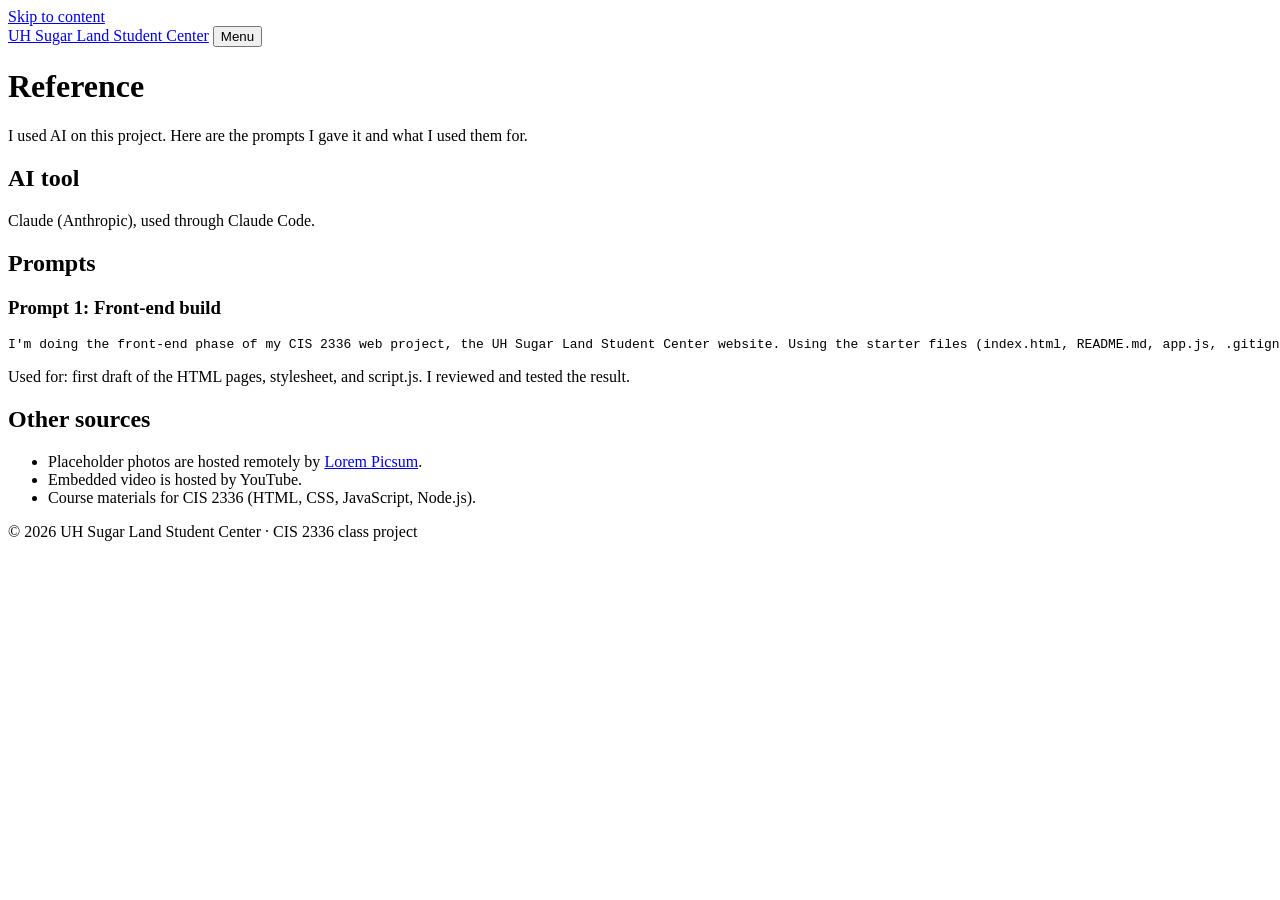
==== frontend/reference.html @ 2862d168 "Rename CIS2336-FA26-project-IndyChen/frontend/reference.html to frontend/reference.html" ====
<!DOCTYPE html>
<html lang="en">
<head>
  <meta charset="UTF-8">
  <meta name="viewport" content="width=device-width, initial-scale=1">
  <title>Reference | UH Sugar Land Student Center</title>
  <link rel="stylesheet" href="styles.css">
</head>
<body data-page="reference.html">
  <a class="skip-link" href="#main">Skip to content</a>

  <header class="site-header">
    <div class="header-inner">
      <a class="brand" href="index.html">UH <span>Sugar Land</span> Student Center</a>
      <button class="nav-toggle" id="nav-toggle" aria-expanded="false" aria-controls="nav-menu">Menu</button>
      <ul id="nav-menu"></ul>
    </div>
  </header>

  <main id="main">
    <h1>Reference</h1>
    <p class="lead">I used AI on this project. Here are the prompts I gave it and what I used them for.</p>

    <h2>AI tool</h2>
    <p>Claude (Anthropic), used through Claude Code.</p>

    <h2>Prompts</h2>

    <article class="prompt">
      <h3>Prompt 1: Front-end build</h3>
      <pre>I'm doing the front-end phase of my CIS 2336 web project, the UH Sugar Land Student Center website. Using the starter files (index.html, README.md, app.js, .gitignore) and the assignment description, build the front-end: a homepage with a dynamic navigation menu and a "Developer Contact" section with my name and UH email, an FAQ page with 5 collapsible items, a room booking form for 5 rooms with form validation, a reference page that displays my AI prompts, and images or remotely hosted video. Follow the project structure in the README.</pre>
      <p class="result">Used for: first draft of the HTML pages, stylesheet, and script.js. I reviewed and tested the result.</p>
    </article>

    <!-- Add any further prompts you use here, copying the structure above. -->

    <h2>Other sources</h2>
    <ul>
      <li>Placeholder photos are hosted remotely by <a href="https://picsum.photos" target="_blank" rel="noopener">Lorem Picsum</a>.</li>
      <li>Embedded video is hosted by YouTube.</li>
      <li>Course materials for CIS 2336 (HTML, CSS, JavaScript, Node.js).</li>
    </ul>
  </main>

  <footer>&copy; 2026 UH Sugar Land Student Center &middot; CIS 2336 class project</footer>
  <script src="script.js"></script>
</body>
</html>
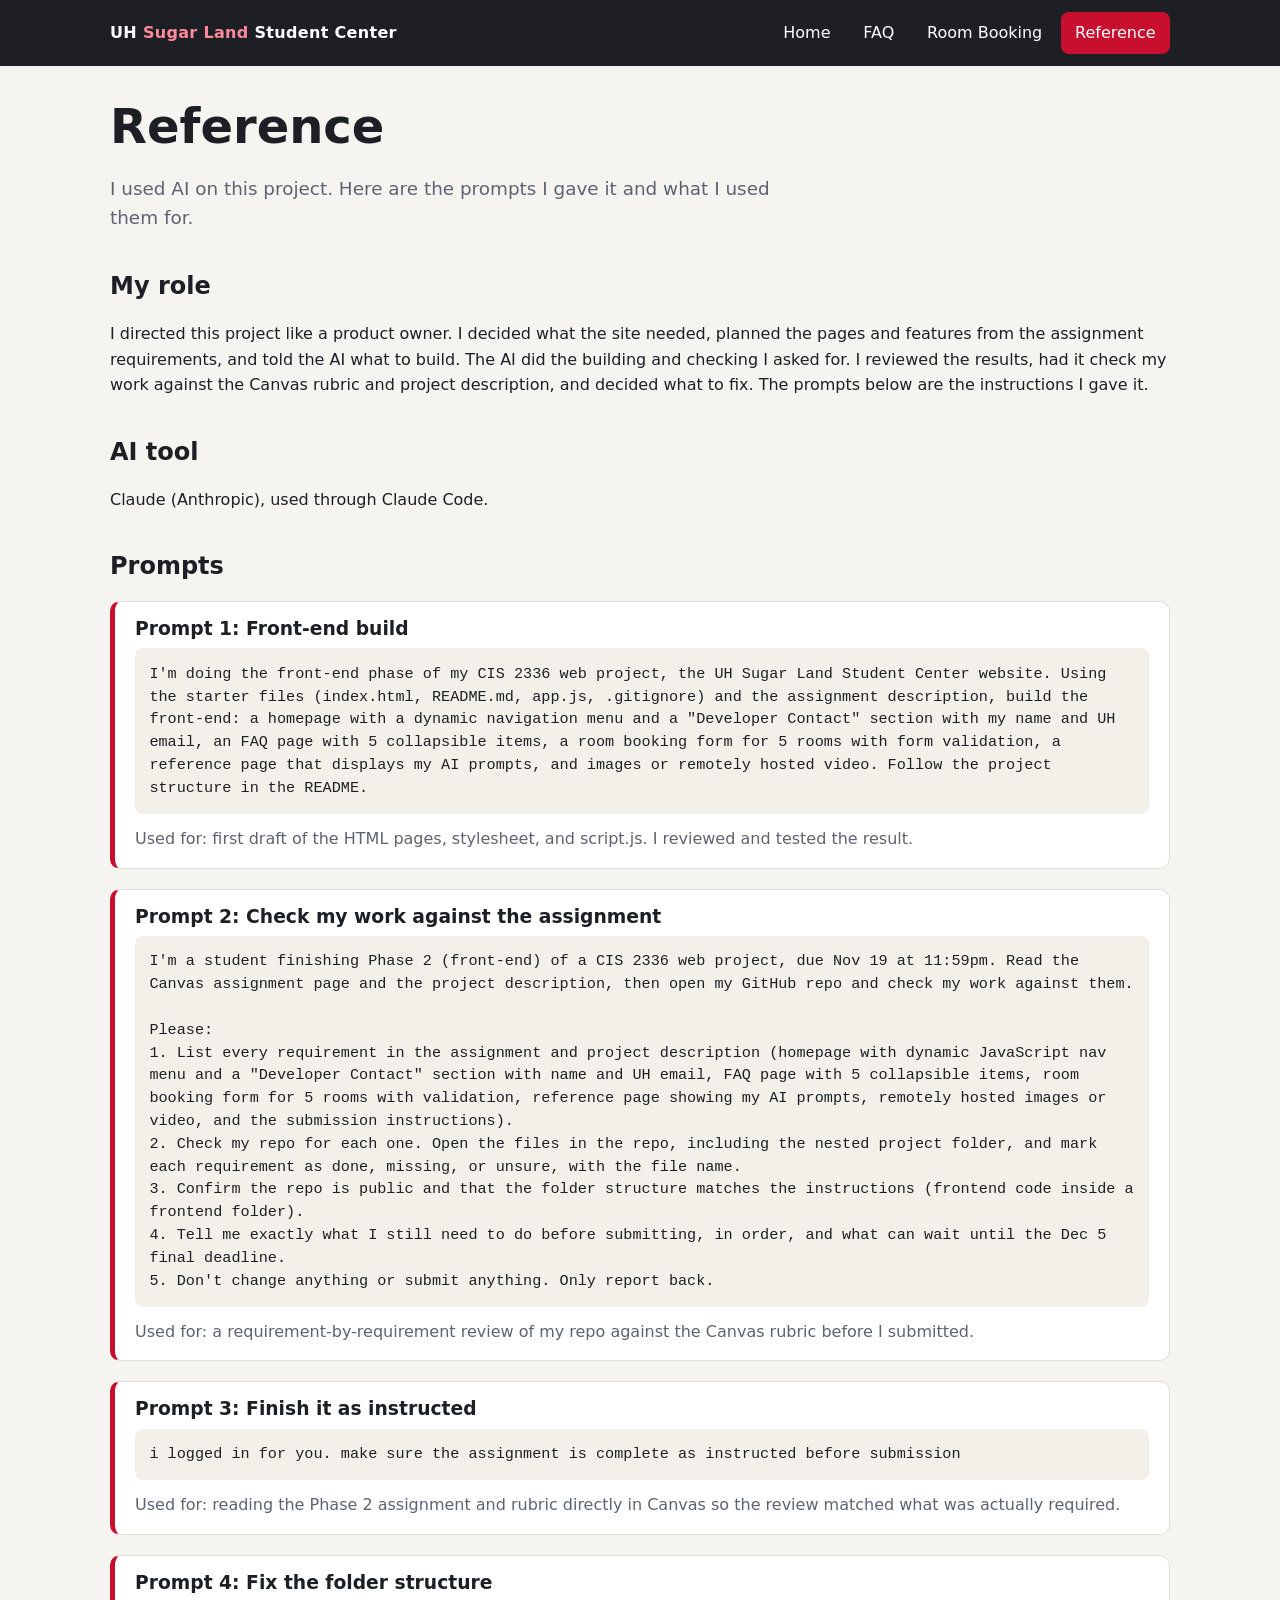
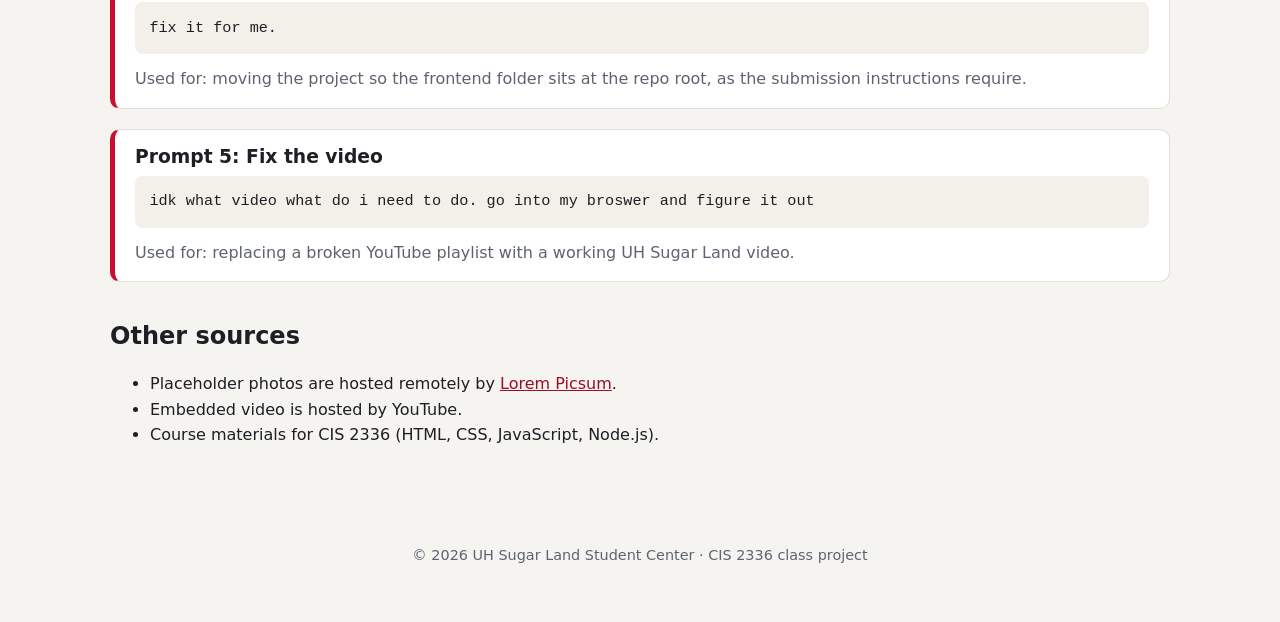
==== commit 81c0760e: "Update reference.html" ====
--- a/frontend/reference.html
+++ b/frontend/reference.html
@@ -21,7 +21,10 @@
     <h1>Reference</h1>
     <p class="lead">I used AI on this project. Here are the prompts I gave it and what I used them for.</p>
 
-    <h2>AI tool</h2>
+    <h2>My role</h2>
+<p>I directed this project like a product owner. I decided what the site needed, planned the pages and features from the assignment requirements, and told the AI what to build. The AI did the building and checking I asked for. I reviewed the results, had it check my work against the Canvas rubric and project description, and decided what to fix. The prompts below are the instructions I gave it.</p>
+
+<h2>AI tool</h2>
     <p>Claude (Anthropic), used through Claude Code.</p>
 
     <h2>Prompts</h2>
@@ -32,9 +35,38 @@
       <p class="result">Used for: first draft of the HTML pages, stylesheet, and script.js. I reviewed and tested the result.</p>
     </article>
 
-    <!-- Add any further prompts you use here, copying the structure above. -->
+    <article class="prompt">
+<h3>Prompt 2: Check my work against the assignment</h3>
+<pre>I'm a student finishing Phase 2 (front-end) of a CIS 2336 web project, due Nov 19 at 11:59pm. Read the Canvas assignment page and the project description, then open my GitHub repo and check my work against them.
 
-    <h2>Other sources</h2>
+Please:
+1. List every requirement in the assignment and project description (homepage with dynamic JavaScript nav menu and a "Developer Contact" section with name and UH email, FAQ page with 5 collapsible items, room booking form for 5 rooms with validation, reference page showing my AI prompts, remotely hosted images or video, and the submission instructions).
+2. Check my repo for each one. Open the files in the repo, including the nested project folder, and mark each requirement as done, missing, or unsure, with the file name.
+3. Confirm the repo is public and that the folder structure matches the instructions (frontend code inside a frontend folder).
+4. Tell me exactly what I still need to do before submitting, in order, and what can wait until the Dec 5 final deadline.
+5. Don't change anything or submit anything. Only report back.</pre>
+<p class="result">Used for: a requirement-by-requirement review of my repo against the Canvas rubric before I submitted.</p>
+</article>
+
+<article class="prompt">
+<h3>Prompt 3: Finish it as instructed</h3>
+<pre>i logged in for you. make sure the assignment is complete as instructed before submission</pre>
+<p class="result">Used for: reading the Phase 2 assignment and rubric directly in Canvas so the review matched what was actually required.</p>
+</article>
+
+<article class="prompt">
+<h3>Prompt 4: Fix the folder structure</h3>
+<pre>fix it for me.</pre>
+<p class="result">Used for: moving the project so the frontend folder sits at the repo root, as the submission instructions require.</p>
+</article>
+
+<article class="prompt">
+<h3>Prompt 5: Fix the video</h3>
+<pre>idk what video what do i need to do. go into my broswer and figure it out</pre>
+<p class="result">Used for: replacing a broken YouTube playlist with a working UH Sugar Land video.</p>
+</article>
+
+<h2>Other sources</h2>
     <ul>
       <li>Placeholder photos are hosted remotely by <a href="https://picsum.photos" target="_blank" rel="noopener">Lorem Picsum</a>.</li>
       <li>Embedded video is hosted by YouTube.</li>
--- a/frontend/styles.css
+++ b/frontend/styles.css
@@ -0,0 +1,166 @@
+:root {
+  --red: #c8102e;
+  --red-dark: #9b0d24;
+  --ink: #1d1f24;
+  --muted: #5d6370;
+  --bg: #f6f4f1;
+  --card: #ffffff;
+  --line: #e3dfd9;
+  --ok: #1c7c4a;
+  --radius: 14px;
+}
+
+* { box-sizing: border-box; }
+
+body {
+  margin: 0;
+  font-family: "Segoe UI", system-ui, -apple-system, Roboto, Arial, sans-serif;
+  color: var(--ink);
+  background: var(--bg);
+  line-height: 1.6;
+}
+
+a { color: var(--red-dark); }
+img { max-width: 100%; display: block; }
+
+.skip-link {
+  position: absolute; left: -999px; top: 0;
+  background: #fff; padding: .5rem 1rem; z-index: 100;
+}
+.skip-link:focus { left: 0; }
+
+/* ---------- Header / nav ---------- */
+.site-header {
+  background: var(--ink);
+  color: #fff;
+  position: sticky; top: 0; z-index: 50;
+}
+.header-inner {
+  max-width: 1100px; margin: 0 auto;
+  display: flex; align-items: center; justify-content: space-between;
+  padding: .75rem 1.25rem;
+}
+.brand { color: #fff; text-decoration: none; font-weight: 700; letter-spacing: .02em; }
+.brand span { color: #ff8a9b; }
+
+.nav-toggle {
+  display: none;
+  background: none; border: 1px solid #ffffff66; color: #fff;
+  border-radius: 8px; padding: .4rem .75rem; font-size: 1rem; cursor: pointer;
+}
+#nav-menu { list-style: none; display: flex; gap: .25rem; margin: 0; padding: 0; }
+#nav-menu a {
+  color: #fff; text-decoration: none; padding: .5rem .9rem; border-radius: 8px; display: block;
+}
+#nav-menu a:hover { background: #ffffff1f; }
+#nav-menu a.active { background: var(--red); }
+
+@media (max-width: 720px) {
+  .nav-toggle { display: block; }
+  #nav-menu {
+    display: none; flex-direction: column; position: absolute;
+    left: 0; right: 0; top: 100%; background: var(--ink); padding: .5rem 1.25rem 1rem;
+  }
+  #nav-menu.open { display: flex; }
+}
+
+/* ---------- Layout ---------- */
+main { max-width: 1100px; margin: 0 auto; padding: 2rem 1.25rem 3rem; }
+h1, h2, h3 { line-height: 1.2; }
+h1 { font-size: clamp(2rem, 5vw, 3rem); margin: 0 0 .5rem; }
+h2 { margin-top: 2.5rem; }
+.lead { color: var(--muted); font-size: 1.15rem; max-width: 60ch; }
+
+.hero {
+  display: grid; grid-template-columns: 1.1fr 1fr; gap: 2rem; align-items: center;
+  margin-bottom: 1rem;
+}
+.hero img { border-radius: var(--radius); box-shadow: 0 10px 30px #0002; aspect-ratio: 16/10; object-fit: cover; width: 100%; }
+@media (max-width: 800px) { .hero { grid-template-columns: 1fr; } }
+
+.btn {
+  display: inline-block; background: var(--red); color: #fff; border: 0;
+  padding: .8rem 1.4rem; border-radius: 10px; font-size: 1rem; font-weight: 600;
+  text-decoration: none; cursor: pointer;
+}
+.btn:hover { background: var(--red-dark); }
+.btn.secondary { background: #fff; color: var(--ink); border: 1px solid var(--line); margin-left: .5rem; }
+.btn.secondary:hover { background: #f0ece6; }
+
+.cards { display: grid; grid-template-columns: repeat(auto-fit, minmax(240px, 1fr)); gap: 1.25rem; }
+.card {
+  background: var(--card); border: 1px solid var(--line); border-radius: var(--radius);
+  overflow: hidden;
+}
+.card img { aspect-ratio: 16/10; object-fit: cover; width: 100%; }
+.card .body { padding: 1rem 1.25rem 1.25rem; }
+.card h3 { margin: 0 0 .25rem; }
+.card p { margin: 0; color: var(--muted); }
+
+.video-wrap {
+  position: relative; padding-top: 56.25%; border-radius: var(--radius); overflow: hidden; background: #000;
+}
+.video-wrap iframe { position: absolute; inset: 0; width: 100%; height: 100%; border: 0; }
+
+.contact {
+  background: var(--ink); color: #fff; border-radius: var(--radius);
+  padding: 1.5rem 1.75rem; margin-top: 2.5rem;
+}
+.contact h2 { margin-top: 0; }
+.contact a { color: #ffb3bf; }
+
+footer { text-align: center; color: var(--muted); padding: 2rem 1rem; font-size: .9rem; }
+
+/* ---------- FAQ accordion ---------- */
+.accordion { max-width: 800px; }
+.acc-item { background: var(--card); border: 1px solid var(--line); border-radius: 12px; margin-bottom: .75rem; }
+.acc-btn {
+  width: 100%; text-align: left; background: none; border: 0; padding: 1rem 1.25rem;
+  font-size: 1.05rem; font-weight: 600; cursor: pointer; display: flex; justify-content: space-between; gap: 1rem;
+  color: var(--ink);
+}
+.acc-btn::after { content: "+"; color: var(--red); font-size: 1.4rem; line-height: 1; }
+.acc-btn[aria-expanded="true"]::after { content: "\2212"; }
+.acc-panel { padding: 0 1.25rem 1.1rem; color: var(--muted); }
+.acc-panel[hidden] { display: none; }
+
+/* ---------- Forms ---------- */
+.form-card {
+  background: var(--card); border: 1px solid var(--line); border-radius: var(--radius);
+  padding: 1.75rem; max-width: 720px;
+}
+.form-row { display: grid; grid-template-columns: 1fr 1fr; gap: 1rem; }
+@media (max-width: 600px) { .form-row { grid-template-columns: 1fr; } }
+.field { margin-bottom: 1.1rem; }
+label { display: block; font-weight: 600; margin-bottom: .3rem; }
+.hint { color: var(--muted); font-weight: 400; font-size: .85rem; }
+input, select, textarea {
+  width: 100%; padding: .65rem .8rem; border: 1px solid #c9c4bc; border-radius: 8px;
+  font: inherit; background: #fff;
+}
+input:focus, select:focus, textarea:focus, .acc-btn:focus-visible, .btn:focus-visible {
+  outline: 3px solid #c8102e55; outline-offset: 1px;
+}
+.field.invalid input, .field.invalid select, .field.invalid textarea { border-color: var(--red); background: #fff6f7; }
+.error { color: var(--red-dark); font-size: .875rem; min-height: 1.1em; margin-top: .25rem; }
+.form-status { margin-top: 1rem; padding: .9rem 1rem; border-radius: 10px; display: none; }
+.form-status.show { display: block; }
+.form-status.success { background: #e7f5ec; color: var(--ok); border: 1px solid #b9dfc8; }
+.form-status.fail { background: #fdeaed; color: var(--red-dark); border: 1px solid #f3bcc5; }
+
+.room-info { margin: 1.5rem 0 2rem; }
+table { border-collapse: collapse; width: 100%; background: #fff; border-radius: 12px; overflow: hidden; border: 1px solid var(--line); }
+th, td { text-align: left; padding: .65rem .9rem; border-bottom: 1px solid var(--line); }
+th { background: #efeae3; }
+
+/* ---------- Reference ---------- */
+.prompt {
+  background: var(--card); border: 1px solid var(--line); border-left: 5px solid var(--red);
+  border-radius: 10px; padding: 1rem 1.25rem; margin-bottom: 1.25rem;
+}
+.prompt h3 { margin: 0 0 .5rem; }
+.prompt pre {
+  white-space: pre-wrap; margin: 0; font: .95rem/1.5 ui-monospace, Consolas, monospace;
+  background: #f3f0ea; padding: .9rem; border-radius: 8px;
+}
+.prompt .result { margin: .75rem 0 0; color: var(--muted); }
